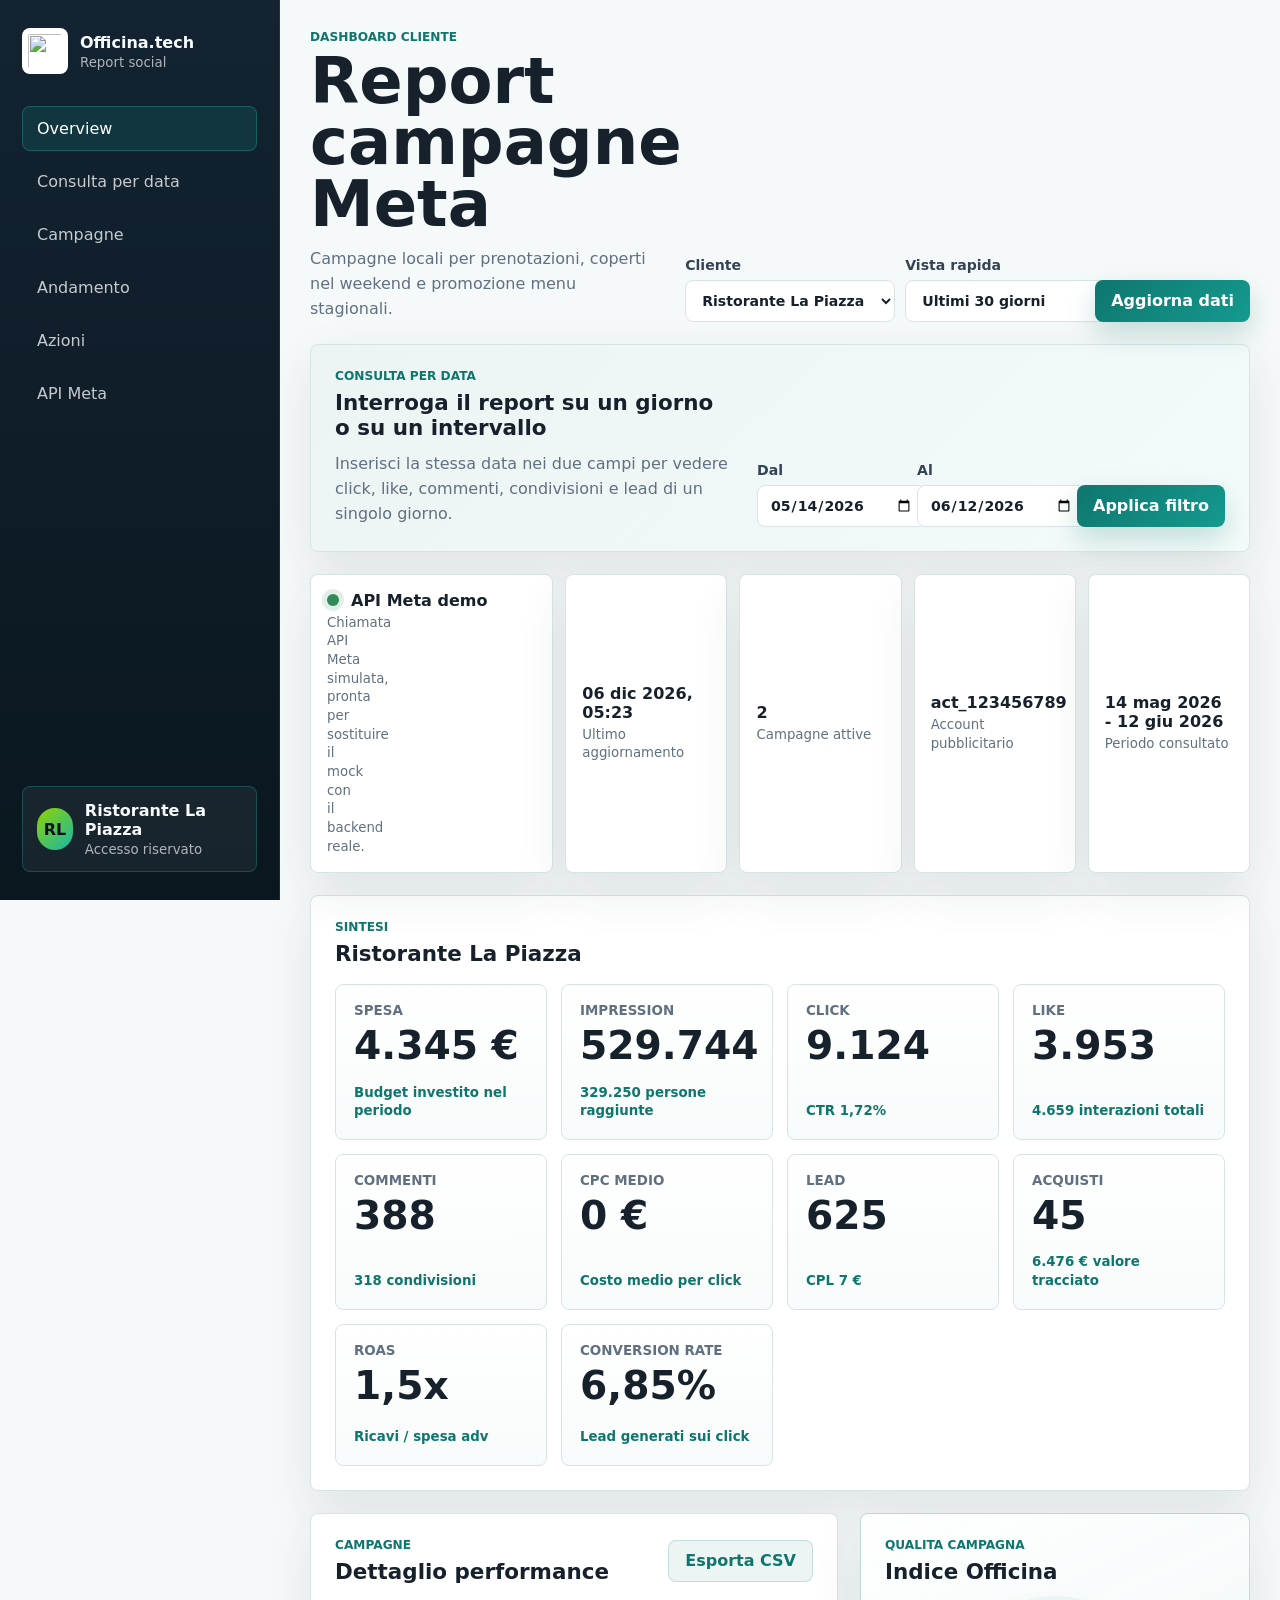
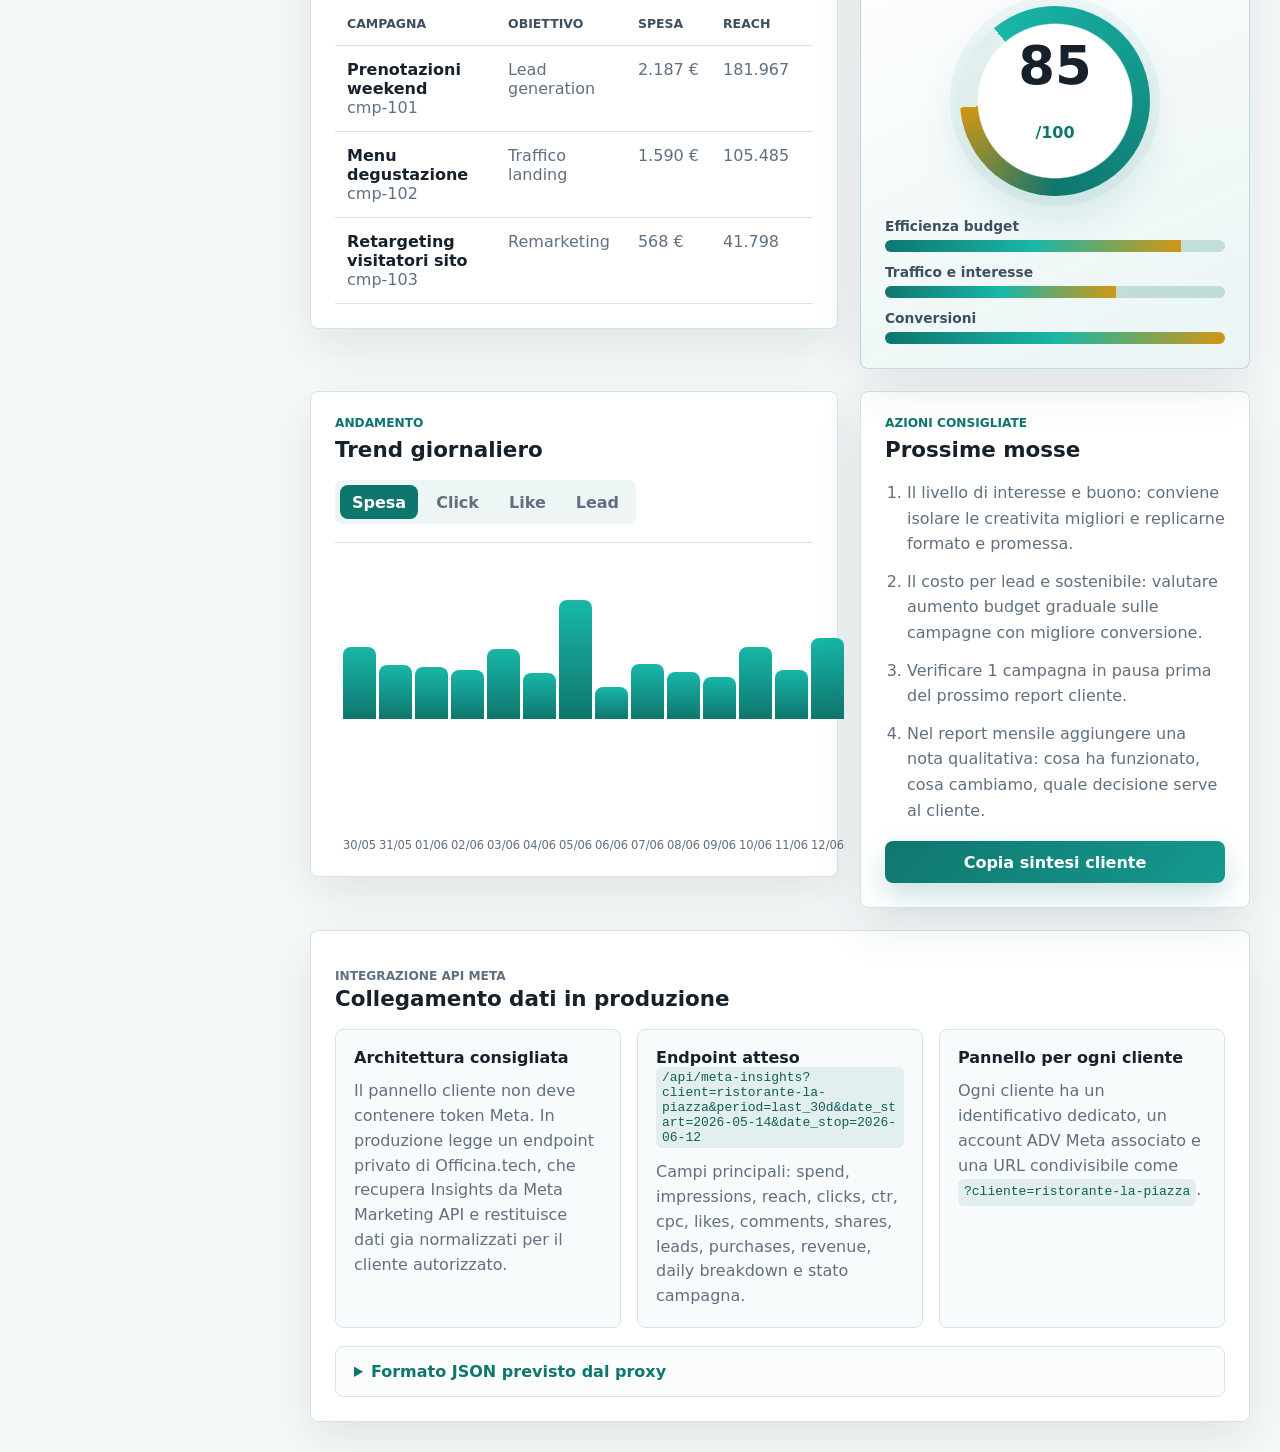
==== index.html @ dbbbc95b "Add files via upload" ====
<!doctype html>
<html lang="it">
  <head>
    <meta charset="utf-8">
    <meta name="viewport" content="width=device-width, initial-scale=1">
    <title>Report campagne social | Officina.tech</title>
    <meta
      name="description"
      content="Pannello cliente per reportistica campagne social e integrazione Meta Ads API."
    >
    <link rel="stylesheet" href="./styles.css">
    <script src="./script.js" defer></script>
  </head>
  <body>
    <main class="app-shell">
      <aside class="sidebar" aria-label="Navigazione report social">
        <a class="brand" href="../">
          <img src="../asset/officina-tech-logo.png" alt="">
          <span>
            <strong>Officina.tech</strong>
            <small>Report social</small>
          </span>
        </a>

        <nav>
          <a class="is-active" href="#overview">Overview</a>
          <a href="#consulta">Consulta per data</a>
          <a href="#campagne">Campagne</a>
          <a href="#andamento">Andamento</a>
          <a href="#azioni">Azioni</a>
          <a href="#integrazione">API Meta</a>
        </nav>

        <section class="access-card">
          <span class="avatar" id="clientInitials">OT</span>
          <div>
            <strong id="accessClient">Cliente demo</strong>
            <small>Accesso riservato</small>
          </div>
        </section>
      </aside>

      <section class="workspace">
        <header class="topbar">
          <div>
            <p class="eyebrow">Dashboard cliente</p>
            <h1>Report campagne Meta</h1>
            <p id="clientDescription">
              Prestazioni aggiornate da Meta Ads per campagne Facebook e Instagram.
            </p>
          </div>

          <div class="top-actions">
            <label>
              Cliente
              <select id="clientSelect" aria-label="Seleziona cliente"></select>
            </label>
            <label>
              Vista rapida
              <select id="periodSelect" aria-label="Seleziona periodo">
                <option value="last_7d">Ultimi 7 giorni</option>
                <option value="last_30d" selected>Ultimi 30 giorni</option>
                <option value="this_month">Mese corrente</option>
                <option value="last_month">Mese precedente</option>
                <option value="custom">Date personalizzate</option>
              </select>
            </label>
            <button class="primary-button" type="button" id="refreshData">Aggiorna dati</button>
          </div>
        </header>

        <section class="date-query-panel" id="consulta" aria-label="Consulta dati per data">
          <div>
            <p class="eyebrow">Consulta per data</p>
            <h2>Interroga il report su un giorno o su un intervallo</h2>
            <p>
              Inserisci la stessa data nei due campi per vedere click, like,
              commenti, condivisioni e lead di un singolo giorno.
            </p>
          </div>

          <div class="date-controls">
            <label>
              Dal
              <input id="dateFrom" type="date" aria-label="Data inizio">
            </label>
            <label>
              Al
              <input id="dateTo" type="date" aria-label="Data fine">
            </label>
            <button class="primary-button" type="button" id="applyDateFilter">
              Applica filtro
            </button>
          </div>
        </section>

        <section class="status-strip" aria-label="Stato dati">
          <div>
            <span class="status-dot" id="connectionDot"></span>
            <strong id="connectionLabel">Modalita demo</strong>
            <small id="connectionDetail">Dati dimostrativi, endpoint Meta non configurato.</small>
          </div>
          <div>
            <strong id="updatedAt">-</strong>
            <small>Ultimo aggiornamento</small>
          </div>
          <div>
            <strong id="activeCampaigns">0</strong>
            <small>Campagne attive</small>
          </div>
          <div>
            <strong id="metaAccount">-</strong>
            <small>Account pubblicitario</small>
          </div>
          <div>
            <strong id="selectedRange">-</strong>
            <small>Periodo consultato</small>
          </div>
        </section>

        <section class="client-panel" id="overview">
          <div class="panel-heading">
            <p class="eyebrow">Sintesi</p>
            <h2 id="clientTitle">Cliente</h2>
          </div>

          <div class="metric-grid" id="metricGrid"></div>
        </section>

        <section class="content-grid">
          <section class="panel" id="campagne">
            <div class="panel-heading split">
              <div>
                <p class="eyebrow">Campagne</p>
                <h2>Dettaglio performance</h2>
              </div>
              <button class="ghost-button" type="button" id="exportCsv">Esporta CSV</button>
            </div>

            <div class="table-wrap">
              <table>
                <thead>
                  <tr>
                    <th>Campagna</th>
                    <th>Obiettivo</th>
                    <th>Spesa</th>
                    <th>Reach</th>
                    <th>CTR</th>
                    <th>CPC</th>
                    <th>Like</th>
                    <th>Lead</th>
                    <th>Stato</th>
                  </tr>
                </thead>
                <tbody id="campaignTable"></tbody>
              </table>
            </div>
          </section>

          <aside class="panel score-panel">
            <div class="panel-heading">
              <p class="eyebrow">Qualita campagna</p>
              <h2>Indice Officina</h2>
            </div>

            <div class="score-ring" aria-label="Punteggio campagna">
              <strong id="scoreValue">0</strong>
              <span>/100</span>
            </div>

            <div class="score-bars">
              <div>
                <span>Efficienza budget</span>
                <progress id="budgetScore" max="100" value="0"></progress>
              </div>
              <div>
                <span>Traffico e interesse</span>
                <progress id="trafficScore" max="100" value="0"></progress>
              </div>
              <div>
                <span>Conversioni</span>
                <progress id="conversionScore" max="100" value="0"></progress>
              </div>
            </div>
          </aside>
        </section>

        <section class="content-grid">
          <section class="panel" id="andamento">
            <div class="panel-heading">
              <p class="eyebrow">Andamento</p>
              <h2>Trend giornaliero</h2>
            </div>
            <div class="chart-tabs" role="group" aria-label="Metrica grafico">
              <button class="is-active" type="button" data-chart-metric="spend">Spesa</button>
              <button type="button" data-chart-metric="clicks">Click</button>
              <button type="button" data-chart-metric="likes">Like</button>
              <button type="button" data-chart-metric="leads">Lead</button>
            </div>
            <div class="bar-chart" id="barChart" aria-label="Grafico andamento"></div>
          </section>

          <section class="panel recommendation-panel" id="azioni">
            <div class="panel-heading">
              <p class="eyebrow">Azioni consigliate</p>
              <h2>Prossime mosse</h2>
            </div>
            <ol id="recommendations"></ol>
            <button class="primary-button full-button" type="button" id="copySummary">
              Copia sintesi cliente
            </button>
          </section>
        </section>

        <section class="panel integration-panel" id="integrazione">
          <div class="panel-heading">
            <p class="eyebrow">Integrazione API Meta</p>
            <h2>Collegamento dati in produzione</h2>
          </div>

          <div class="integration-grid">
            <div>
              <h3>Architettura consigliata</h3>
              <p>
                Il pannello cliente non deve contenere token Meta. In produzione
                legge un endpoint privato di Officina.tech, che recupera Insights
                da Meta Marketing API e restituisce dati gia normalizzati per il
                cliente autorizzato.
              </p>
            </div>
            <div>
              <h3>Endpoint atteso</h3>
              <code id="endpointExample">/api/meta-insights?client=cliente-id&period=last_30d</code>
              <p>
                Campi principali: spend, impressions, reach, clicks, ctr, cpc,
                likes, comments, shares, leads, purchases, revenue, daily
                breakdown e stato campagna.
              </p>
            </div>
            <div>
              <h3>Pannello per ogni cliente</h3>
              <p>
                Ogni cliente ha un identificativo dedicato, un account ADV Meta
                associato e una URL condivisibile come
                <code>?cliente=ristorante-la-piazza</code>.
              </p>
            </div>
          </div>

          <details>
            <summary>Formato JSON previsto dal proxy</summary>
            <pre><code>{
  "clientId": "ristorante-la-piazza",
  "updatedAt": "2026-06-12T09:30:00.000Z",
  "campaigns": [
    {
      "id": "238...",
      "name": "Prenotazioni weekend",
      "status": "ACTIVE",
      "objective": "Lead generation",
      "spend": 850.45,
      "impressions": 118000,
      "reach": 64200,
      "clicks": 2180,
      "likes": 615,
      "comments": 84,
      "shares": 53,
      "leads": 142,
      "purchases": 0,
      "revenue": 0,
      "daily": [
        {
          "date": "2026-06-01",
          "spend": 31.2,
          "impressions": 4600,
          "reach": 2500,
          "clicks": 86,
          "likes": 31,
          "comments": 4,
          "shares": 3,
          "leads": 6
        }
      ]
    }
  ]
}</code></pre>
          </details>
        </section>
      </section>
    </main>
  </body>
</html>
---- styles.css ----
:root {
  color-scheme: light;
  --ink: #17212c;
  --muted: #607080;
  --soft: #eef5f5;
  --line: #d8e4e4;
  --paper: #f6f9f9;
  --surface: #ffffff;
  --surface-strong: #e8f4f3;
  --teal: #0f766e;
  --teal-bright: #18b7a8;
  --coral: #bf4b36;
  --amber: #d19615;
  --green: #32895a;
  --shadow: 0 18px 48px rgba(31, 45, 61, 0.1);
}

* {
  box-sizing: border-box;
}

html {
  scroll-behavior: smooth;
}

body {
  margin: 0;
  min-height: 100vh;
  font-family:
    Inter, ui-sans-serif, system-ui, -apple-system, BlinkMacSystemFont,
    "Segoe UI", sans-serif;
  color: var(--ink);
  background: var(--paper);
}

button,
input,
select {
  font: inherit;
}

button,
a {
  -webkit-tap-highlight-color: transparent;
}

a {
  color: inherit;
  text-decoration: none;
}

.app-shell {
  min-height: 100vh;
  display: grid;
  grid-template-columns: 280px minmax(0, 1fr);
}

.sidebar {
  position: sticky;
  top: 0;
  height: 100vh;
  display: flex;
  flex-direction: column;
  gap: 32px;
  padding: 28px 22px;
  color: #f8fbfc;
  background: linear-gradient(180deg, #132331, #0a171f);
  border-right: 1px solid rgba(255, 255, 255, 0.08);
}

.brand,
.access-card {
  display: flex;
  align-items: center;
  gap: 12px;
}

.brand img {
  width: 46px;
  height: 46px;
  object-fit: contain;
  border-radius: 8px;
  background: #fff;
  padding: 6px;
}

.brand strong,
.brand small,
.access-card strong,
.access-card small {
  display: block;
}

.brand small,
.access-card small {
  margin-top: 3px;
  color: rgba(248, 251, 252, 0.68);
}

.sidebar nav {
  display: grid;
  gap: 8px;
}

.sidebar nav a {
  padding: 12px 14px;
  border-radius: 8px;
  color: rgba(248, 251, 252, 0.78);
  border: 1px solid transparent;
}

.sidebar nav a:hover,
.sidebar nav a.is-active {
  color: #fff;
  border-color: rgba(24, 183, 168, 0.34);
  background: rgba(24, 183, 168, 0.14);
}

.access-card {
  margin-top: auto;
  padding: 14px;
  border: 1px solid rgba(24, 183, 168, 0.28);
  border-radius: 8px;
  background: rgba(255, 255, 255, 0.06);
}

.avatar {
  width: 42px;
  height: 42px;
  display: inline-grid;
  place-items: center;
  border-radius: 999px;
  color: #07111f;
  background: linear-gradient(135deg, #8fd400, #18b7a8);
  font-weight: 850;
}

.workspace {
  width: min(1440px, 100%);
  margin: 0 auto;
  padding: 30px;
}

.topbar,
.date-query-panel,
.status-strip,
.content-grid,
.metric-grid,
.top-actions,
.date-controls,
.integration-grid {
  display: grid;
}

.topbar {
  grid-template-columns: minmax(0, 1fr) auto;
  align-items: end;
  gap: 24px;
  margin-bottom: 22px;
}

.eyebrow {
  margin: 0 0 7px;
  color: var(--teal);
  font-size: 0.76rem;
  font-weight: 850;
  letter-spacing: 0;
  text-transform: uppercase;
}

h1,
h2,
h3 {
  margin: 0;
  letter-spacing: 0;
}

h1 {
  font-size: clamp(2.1rem, 5vw, 4.6rem);
  line-height: 0.96;
}

h2 {
  font-size: 1.34rem;
  line-height: 1.18;
}

h3 {
  font-size: 1rem;
}

.topbar p:not(.eyebrow),
.date-query-panel p:not(.eyebrow),
.integration-panel p {
  margin: 12px 0 0;
  color: var(--muted);
  line-height: 1.55;
}

.top-actions {
  grid-template-columns: 210px 180px max-content;
  align-items: end;
  gap: 10px;
}

label {
  display: grid;
  gap: 7px;
  color: #334354;
  font-size: 0.88rem;
  font-weight: 780;
}

input,
select {
  min-height: 42px;
  border: 1px solid var(--line);
  border-radius: 8px;
  padding: 9px 12px;
  color: var(--ink);
  background: #fff;
  outline: none;
}

input:focus,
select:focus {
  border-color: rgba(15, 118, 110, 0.58);
  box-shadow: 0 0 0 3px rgba(15, 118, 110, 0.14);
}

button {
  min-height: 42px;
  border: 0;
  border-radius: 8px;
  padding: 0 16px;
  cursor: pointer;
  font-weight: 800;
}

.primary-button {
  color: #ffffff;
  background: linear-gradient(135deg, var(--teal), #159a8f);
  box-shadow: 0 12px 28px rgba(15, 118, 110, 0.22);
}

.primary-button:hover {
  background: linear-gradient(135deg, #12867d, #16aa9e);
}

.ghost-button {
  color: var(--teal);
  background: rgba(15, 118, 110, 0.08);
  border: 1px solid rgba(15, 118, 110, 0.18);
}

.full-button {
  width: 100%;
  margin-top: 18px;
}

.date-query-panel {
  grid-template-columns: minmax(0, 1fr) auto;
  align-items: end;
  gap: 24px;
  margin-bottom: 22px;
  padding: 24px;
  border: 1px solid var(--line);
  border-radius: 8px;
  background:
    linear-gradient(135deg, rgba(15, 118, 110, 0.08), rgba(24, 183, 168, 0.05)),
    var(--surface);
  box-shadow: var(--shadow);
}

.date-controls {
  grid-template-columns: 150px 150px max-content;
  align-items: end;
  gap: 10px;
}

.status-strip {
  grid-template-columns: 1.5fr repeat(4, minmax(140px, 1fr));
  gap: 12px;
  margin-bottom: 22px;
}

.status-strip > div {
  min-height: 86px;
  display: grid;
  align-content: center;
  gap: 4px;
  padding: 16px;
  border: 1px solid var(--line);
  border-radius: 8px;
  background: var(--surface);
  box-shadow: var(--shadow);
}

.status-strip strong,
.status-strip small {
  display: block;
}

.status-strip small {
  color: var(--muted);
  line-height: 1.4;
}

.status-strip > div:first-child {
  grid-template-columns: 14px minmax(0, 1fr);
  align-items: center;
  column-gap: 10px;
}

.status-dot {
  width: 12px;
  height: 12px;
  border-radius: 999px;
  background: var(--amber);
  box-shadow: 0 0 0 5px rgba(209, 150, 21, 0.12);
}

.status-dot.is-live {
  background: var(--green);
  box-shadow: 0 0 0 5px rgba(50, 137, 90, 0.14);
}

.status-dot.is-error {
  background: var(--coral);
  box-shadow: 0 0 0 5px rgba(191, 75, 54, 0.14);
}

.panel,
.client-panel {
  border: 1px solid var(--line);
  border-radius: 8px;
  background: var(--surface);
  box-shadow: var(--shadow);
}

.client-panel,
.panel {
  padding: 24px;
}

.panel-heading {
  margin-bottom: 18px;
}

.panel-heading.split {
  display: flex;
  align-items: center;
  justify-content: space-between;
  gap: 16px;
}

.metric-grid {
  grid-template-columns: repeat(4, minmax(0, 1fr));
  gap: 14px;
}

.metric-card {
  min-height: 142px;
  display: grid;
  align-content: space-between;
  gap: 18px;
  padding: 18px;
  border: 1px solid var(--line);
  border-radius: 8px;
  background: linear-gradient(180deg, #fff, #f8fbfb);
}

.metric-card span,
.metric-card small {
  display: block;
}

.metric-card span {
  color: var(--muted);
  font-size: 0.84rem;
  font-weight: 800;
  text-transform: uppercase;
}

.metric-card strong {
  display: block;
  margin-top: 8px;
  font-size: clamp(1.7rem, 4vw, 2.45rem);
  line-height: 1;
}

.metric-card small {
  color: var(--teal);
  line-height: 1.4;
  font-weight: 760;
}

.metric-card.is-warning small {
  color: var(--coral);
}

.content-grid {
  grid-template-columns: minmax(0, 1fr) 390px;
  align-items: start;
  gap: 22px;
  margin-top: 22px;
}

.table-wrap {
  overflow-x: auto;
}

table {
  width: 100%;
  min-width: 820px;
  border-collapse: collapse;
}

th,
td {
  padding: 14px 12px;
  border-bottom: 1px solid var(--line);
  text-align: left;
  vertical-align: top;
}

th {
  color: #3d4f60;
  font-size: 0.78rem;
  text-transform: uppercase;
}

td {
  color: var(--muted);
}

td strong {
  display: block;
  color: var(--ink);
}

.badge {
  display: inline-flex;
  align-items: center;
  min-height: 28px;
  padding: 4px 9px;
  border-radius: 999px;
  color: var(--teal);
  background: rgba(15, 118, 110, 0.1);
  font-size: 0.78rem;
  font-weight: 850;
}

.badge.is-paused {
  color: var(--amber);
  background: rgba(209, 150, 21, 0.12);
}

.score-panel {
  position: sticky;
  top: 24px;
  border-color: rgba(15, 118, 110, 0.24);
  background:
    linear-gradient(155deg, rgba(255, 255, 255, 0.98), rgba(232, 244, 243, 0.96));
}

.score-ring {
  width: 190px;
  height: 190px;
  display: grid;
  place-items: center;
  margin: 22px auto;
  border-radius: 999px;
  background:
    radial-gradient(circle at center, #ffffff 57%, transparent 58%),
    conic-gradient(
      from -40deg,
      var(--teal-bright) 0,
      var(--teal) calc(var(--score, 0) * 0.72%),
      var(--amber) calc(var(--score, 0) * 1%),
      rgba(15, 118, 110, 0.1) 0
    );
  box-shadow:
    0 0 0 10px rgba(15, 118, 110, 0.05),
    0 20px 42px rgba(15, 118, 110, 0.14);
}

.score-ring strong {
  font-size: 3.3rem;
  line-height: 1;
}

.score-ring span {
  margin-top: -58px;
  color: var(--teal);
  font-weight: 850;
}

.score-bars {
  display: grid;
  gap: 12px;
}

.score-bars div {
  display: grid;
  gap: 6px;
}

.score-bars span {
  color: #3d4f60;
  font-size: 0.86rem;
  font-weight: 800;
}

progress {
  width: 100%;
  height: 12px;
  border: 0;
  border-radius: 999px;
  overflow: hidden;
  background: rgba(15, 118, 110, 0.1);
}

progress::-webkit-progress-bar {
  background: rgba(15, 118, 110, 0.1);
}

progress::-webkit-progress-value {
  background: linear-gradient(90deg, var(--teal), var(--teal-bright), var(--amber));
}

progress::-moz-progress-bar {
  background: linear-gradient(90deg, var(--teal), var(--teal-bright), var(--amber));
}

.chart-tabs {
  display: inline-grid;
  grid-template-columns: repeat(4, max-content);
  gap: 6px;
  margin-bottom: 18px;
  padding: 5px;
  border-radius: 8px;
  background: var(--soft);
}

.chart-tabs button {
  min-height: 34px;
  padding: 0 12px;
  color: var(--muted);
  background: transparent;
  box-shadow: none;
}

.chart-tabs button.is-active {
  color: #ffffff;
  background: var(--teal);
}

.bar-chart {
  min-height: 310px;
  display: grid;
  grid-template-columns: repeat(14, minmax(26px, 1fr));
  align-items: end;
  gap: 10px;
  padding: 18px 8px 0;
  border-top: 1px solid var(--line);
}

.bar {
  display: grid;
  align-items: end;
  gap: 8px;
  min-height: 252px;
}

.bar-fill {
  width: 100%;
  min-height: 8px;
  border-radius: 8px 8px 0 0;
  background: linear-gradient(180deg, var(--teal-bright), var(--teal));
}

.bar small {
  display: block;
  color: var(--muted);
  font-size: 0.72rem;
  text-align: center;
}

ol {
  margin: 0;
  padding-left: 22px;
  color: var(--muted);
  line-height: 1.6;
}

ol li + li {
  margin-top: 12px;
}

.integration-panel {
  margin-top: 22px;
}

.integration-grid {
  grid-template-columns: repeat(3, minmax(0, 1fr));
  gap: 16px;
}

.integration-grid > div {
  padding: 18px;
  border: 1px solid var(--line);
  border-radius: 8px;
  background: #f8fbfb;
}

code {
  display: inline-block;
  max-width: 100%;
  padding: 3px 6px;
  border-radius: 6px;
  color: #0d5e58;
  background: rgba(15, 118, 110, 0.09);
  overflow-wrap: anywhere;
}

details {
  margin-top: 18px;
  border: 1px solid var(--line);
  border-radius: 8px;
  background: #fbfdfd;
}

summary {
  cursor: pointer;
  padding: 15px 18px;
  color: var(--teal);
  font-weight: 850;
}

pre {
  margin: 0;
  padding: 0 18px 18px;
  overflow-x: auto;
}

pre code {
  display: block;
  padding: 16px;
  color: #243342;
  background: #eef5f5;
}

@media (max-width: 1120px) {
  .app-shell {
    grid-template-columns: 1fr;
  }

  .sidebar {
    position: static;
    height: auto;
  }

  .sidebar nav {
    grid-template-columns: repeat(6, minmax(0, 1fr));
  }

  .access-card {
    margin-top: 0;
  }

  .topbar,
  .date-query-panel,
  .content-grid,
  .integration-grid {
    grid-template-columns: 1fr;
  }

  .top-actions {
    grid-template-columns: repeat(3, minmax(0, 1fr));
  }

  .date-controls {
    grid-template-columns: repeat(3, minmax(0, 1fr));
  }

  .score-panel {
    position: static;
  }
}

@media (max-width: 820px) {
  .workspace {
    padding: 20px;
  }

  .top-actions,
  .date-controls,
  .status-strip,
  .metric-grid,
  .sidebar nav {
    grid-template-columns: 1fr;
  }

  .panel-heading.split {
    display: grid;
  }

  .bar-chart {
    grid-template-columns: repeat(7, minmax(26px, 1fr));
    overflow-x: auto;
  }
}
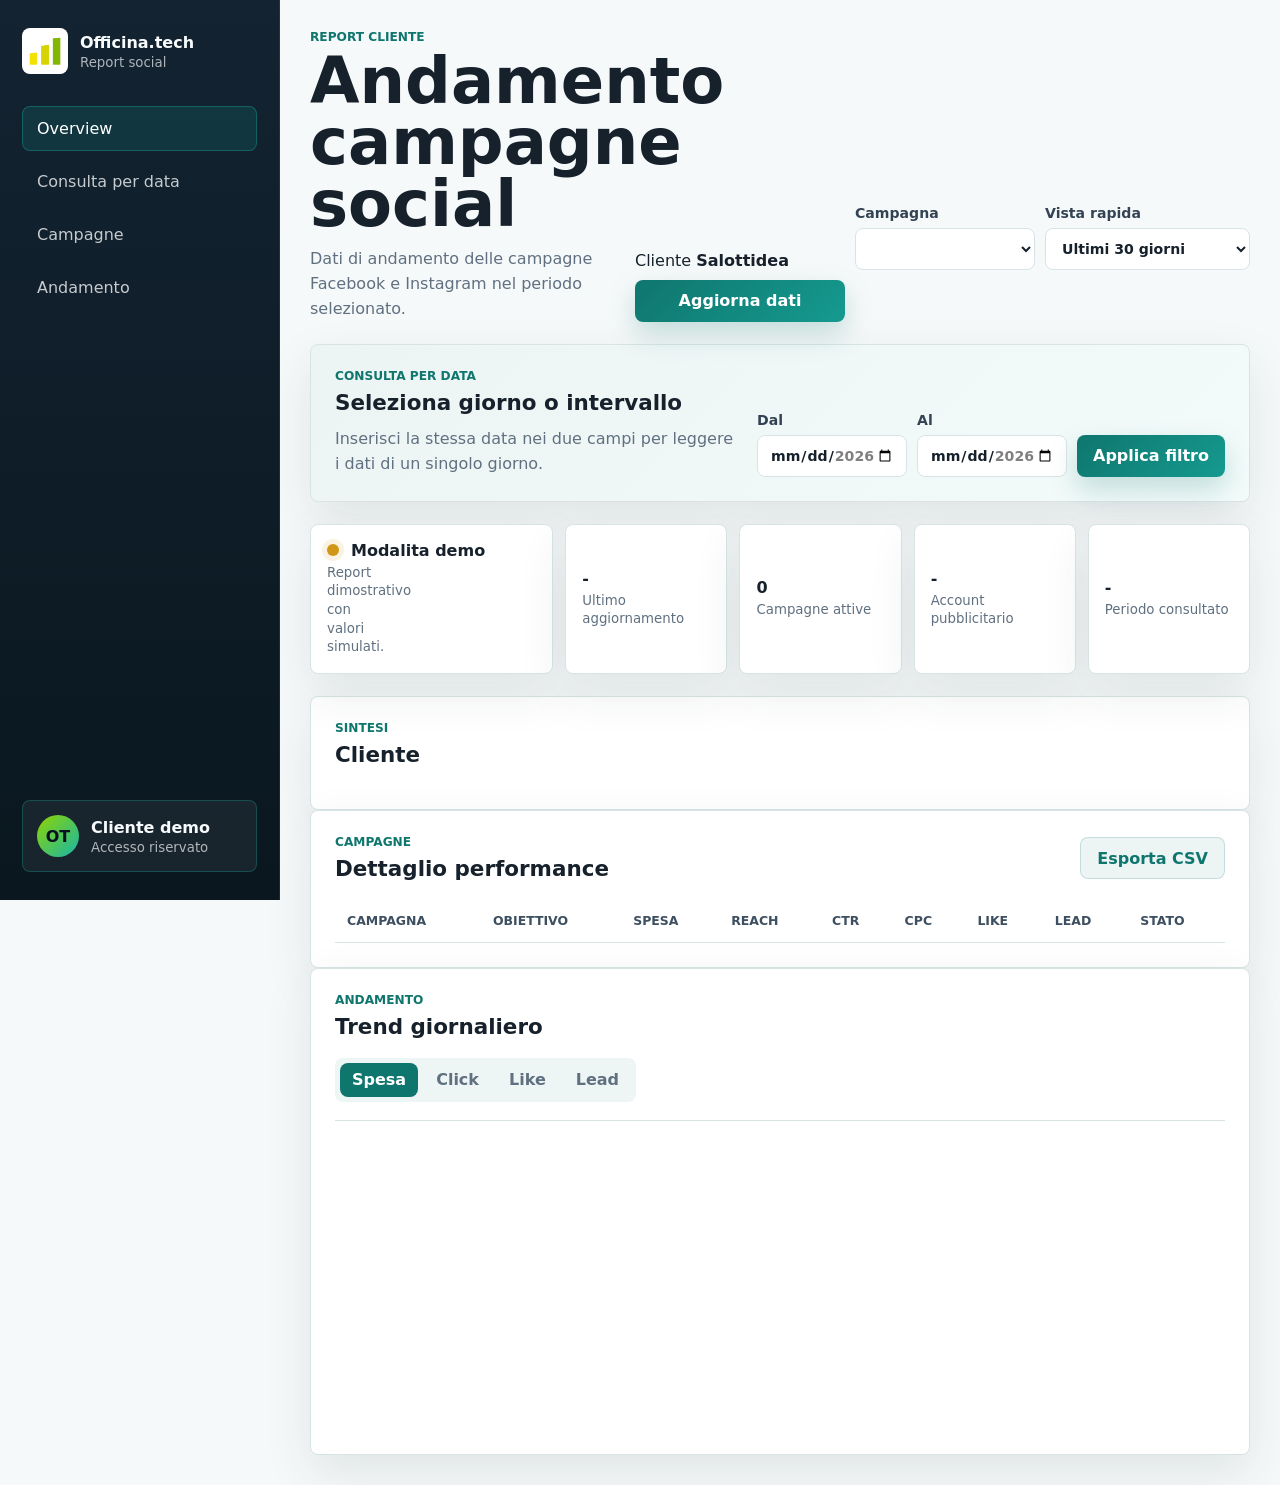
==== commit 7bae4de6: "Update index.html" ====
--- a/index.html
+++ b/index.html
@@ -8,6 +8,7 @@
       name="description"
       content="Pannello cliente per reportistica campagne social e integrazione Meta Ads API."
     >
+    <link rel="icon" type="image/png" href="../favicon_OT.png">
     <link rel="stylesheet" href="./styles.css">
     <script src="./script.js" defer></script>
   </head>
@@ -15,7 +16,7 @@
     <main class="app-shell">
       <aside class="sidebar" aria-label="Navigazione report social">
         <a class="brand" href="../">
-          <img src="../asset/officina-tech-logo.png" alt="">
+          <img src="../favicon_OT.png" alt="Officina.tech">
           <span>
             <strong>Officina.tech</strong>
             <small>Report social</small>
@@ -27,8 +28,6 @@
           <a href="#consulta">Consulta per data</a>
           <a href="#campagne">Campagne</a>
           <a href="#andamento">Andamento</a>
-          <a href="#azioni">Azioni</a>
-          <a href="#integrazione">API Meta</a>
         </nav>
 
         <section class="access-card">
@@ -43,17 +42,21 @@
       <section class="workspace">
         <header class="topbar">
           <div>
-            <p class="eyebrow">Dashboard cliente</p>
-            <h1>Report campagne Meta</h1>
+            <p class="eyebrow">Report cliente</p>
+            <h1>Andamento campagne social</h1>
             <p id="clientDescription">
-              Prestazioni aggiornate da Meta Ads per campagne Facebook e Instagram.
+              Dati di andamento delle campagne Facebook e Instagram nel periodo selezionato.
             </p>
           </div>
 
           <div class="top-actions">
+            <div class="fixed-client" aria-label="Cliente">
+              <span>Cliente</span>
+              <strong id="fixedClientName">Salottidea</strong>
+            </div>
             <label>
-              Cliente
-              <select id="clientSelect" aria-label="Seleziona cliente"></select>
+              Campagna
+              <select id="campaignSelect" aria-label="Seleziona campagna attiva"></select>
             </label>
             <label>
               Vista rapida
@@ -72,21 +75,21 @@
         <section class="date-query-panel" id="consulta" aria-label="Consulta dati per data">
           <div>
             <p class="eyebrow">Consulta per data</p>
-            <h2>Interroga il report su un giorno o su un intervallo</h2>
+            <h2>Seleziona giorno o intervallo</h2>
             <p>
-              Inserisci la stessa data nei due campi per vedere click, like,
-              commenti, condivisioni e lead di un singolo giorno.
+              Inserisci la stessa data nei due campi per leggere i dati di un
+              singolo giorno.
             </p>
           </div>
 
           <div class="date-controls">
             <label>
               Dal
-              <input id="dateFrom" type="date" aria-label="Data inizio">
+              <input id="dateFrom" type="date" min="2026-04-01" max="2026-06-30" aria-label="Data inizio">
             </label>
             <label>
               Al
-              <input id="dateTo" type="date" aria-label="Data fine">
+              <input id="dateTo" type="date" min="2026-04-01" max="2026-06-30" aria-label="Data fine">
             </label>
             <button class="primary-button" type="button" id="applyDateFilter">
               Applica filtro
@@ -98,7 +101,7 @@
           <div>
             <span class="status-dot" id="connectionDot"></span>
             <strong id="connectionLabel">Modalita demo</strong>
-            <small id="connectionDetail">Dati dimostrativi, endpoint Meta non configurato.</small>
+            <small id="connectionDetail">Report dimostrativo con valori simulati.</small>
           </div>
           <div>
             <strong id="updatedAt">-</strong>
@@ -127,7 +130,7 @@
           <div class="metric-grid" id="metricGrid"></div>
         </section>
 
-        <section class="content-grid">
+        <section class="report-section">
           <section class="panel" id="campagne">
             <div class="panel-heading split">
               <div>
@@ -156,36 +159,9 @@
               </table>
             </div>
           </section>
-
-          <aside class="panel score-panel">
-            <div class="panel-heading">
-              <p class="eyebrow">Qualita campagna</p>
-              <h2>Indice Officina</h2>
-            </div>
-
-            <div class="score-ring" aria-label="Punteggio campagna">
-              <strong id="scoreValue">0</strong>
-              <span>/100</span>
-            </div>
-
-            <div class="score-bars">
-              <div>
-                <span>Efficienza budget</span>
-                <progress id="budgetScore" max="100" value="0"></progress>
-              </div>
-              <div>
-                <span>Traffico e interesse</span>
-                <progress id="trafficScore" max="100" value="0"></progress>
-              </div>
-              <div>
-                <span>Conversioni</span>
-                <progress id="conversionScore" max="100" value="0"></progress>
-              </div>
-            </div>
-          </aside>
         </section>
 
-        <section class="content-grid">
+        <section class="report-section">
           <section class="panel" id="andamento">
             <div class="panel-heading">
               <p class="eyebrow">Andamento</p>
@@ -199,92 +175,6 @@
             </div>
             <div class="bar-chart" id="barChart" aria-label="Grafico andamento"></div>
           </section>
-
-          <section class="panel recommendation-panel" id="azioni">
-            <div class="panel-heading">
-              <p class="eyebrow">Azioni consigliate</p>
-              <h2>Prossime mosse</h2>
-            </div>
-            <ol id="recommendations"></ol>
-            <button class="primary-button full-button" type="button" id="copySummary">
-              Copia sintesi cliente
-            </button>
-          </section>
-        </section>
-
-        <section class="panel integration-panel" id="integrazione">
-          <div class="panel-heading">
-            <p class="eyebrow">Integrazione API Meta</p>
-            <h2>Collegamento dati in produzione</h2>
-          </div>
-
-          <div class="integration-grid">
-            <div>
-              <h3>Architettura consigliata</h3>
-              <p>
-                Il pannello cliente non deve contenere token Meta. In produzione
-                legge un endpoint privato di Officina.tech, che recupera Insights
-                da Meta Marketing API e restituisce dati gia normalizzati per il
-                cliente autorizzato.
-              </p>
-            </div>
-            <div>
-              <h3>Endpoint atteso</h3>
-              <code id="endpointExample">/api/meta-insights?client=cliente-id&period=last_30d</code>
-              <p>
-                Campi principali: spend, impressions, reach, clicks, ctr, cpc,
-                likes, comments, shares, leads, purchases, revenue, daily
-                breakdown e stato campagna.
-              </p>
-            </div>
-            <div>
-              <h3>Pannello per ogni cliente</h3>
-              <p>
-                Ogni cliente ha un identificativo dedicato, un account ADV Meta
-                associato e una URL condivisibile come
-                <code>?cliente=ristorante-la-piazza</code>.
-              </p>
-            </div>
-          </div>
-
-          <details>
-            <summary>Formato JSON previsto dal proxy</summary>
-            <pre><code>{
-  "clientId": "ristorante-la-piazza",
-  "updatedAt": "2026-06-12T09:30:00.000Z",
-  "campaigns": [
-    {
-      "id": "238...",
-      "name": "Prenotazioni weekend",
-      "status": "ACTIVE",
-      "objective": "Lead generation",
-      "spend": 850.45,
-      "impressions": 118000,
-      "reach": 64200,
-      "clicks": 2180,
-      "likes": 615,
-      "comments": 84,
-      "shares": 53,
-      "leads": 142,
-      "purchases": 0,
-      "revenue": 0,
-      "daily": [
-        {
-          "date": "2026-06-01",
-          "spend": 31.2,
-          "impressions": 4600,
-          "reach": 2500,
-          "clicks": 86,
-          "likes": 31,
-          "comments": 4,
-          "shares": 3,
-          "leads": 6
-        }
-      ]
-    }
-  ]
-}</code></pre>
-          </details>
         </section>
       </section>
     </main>
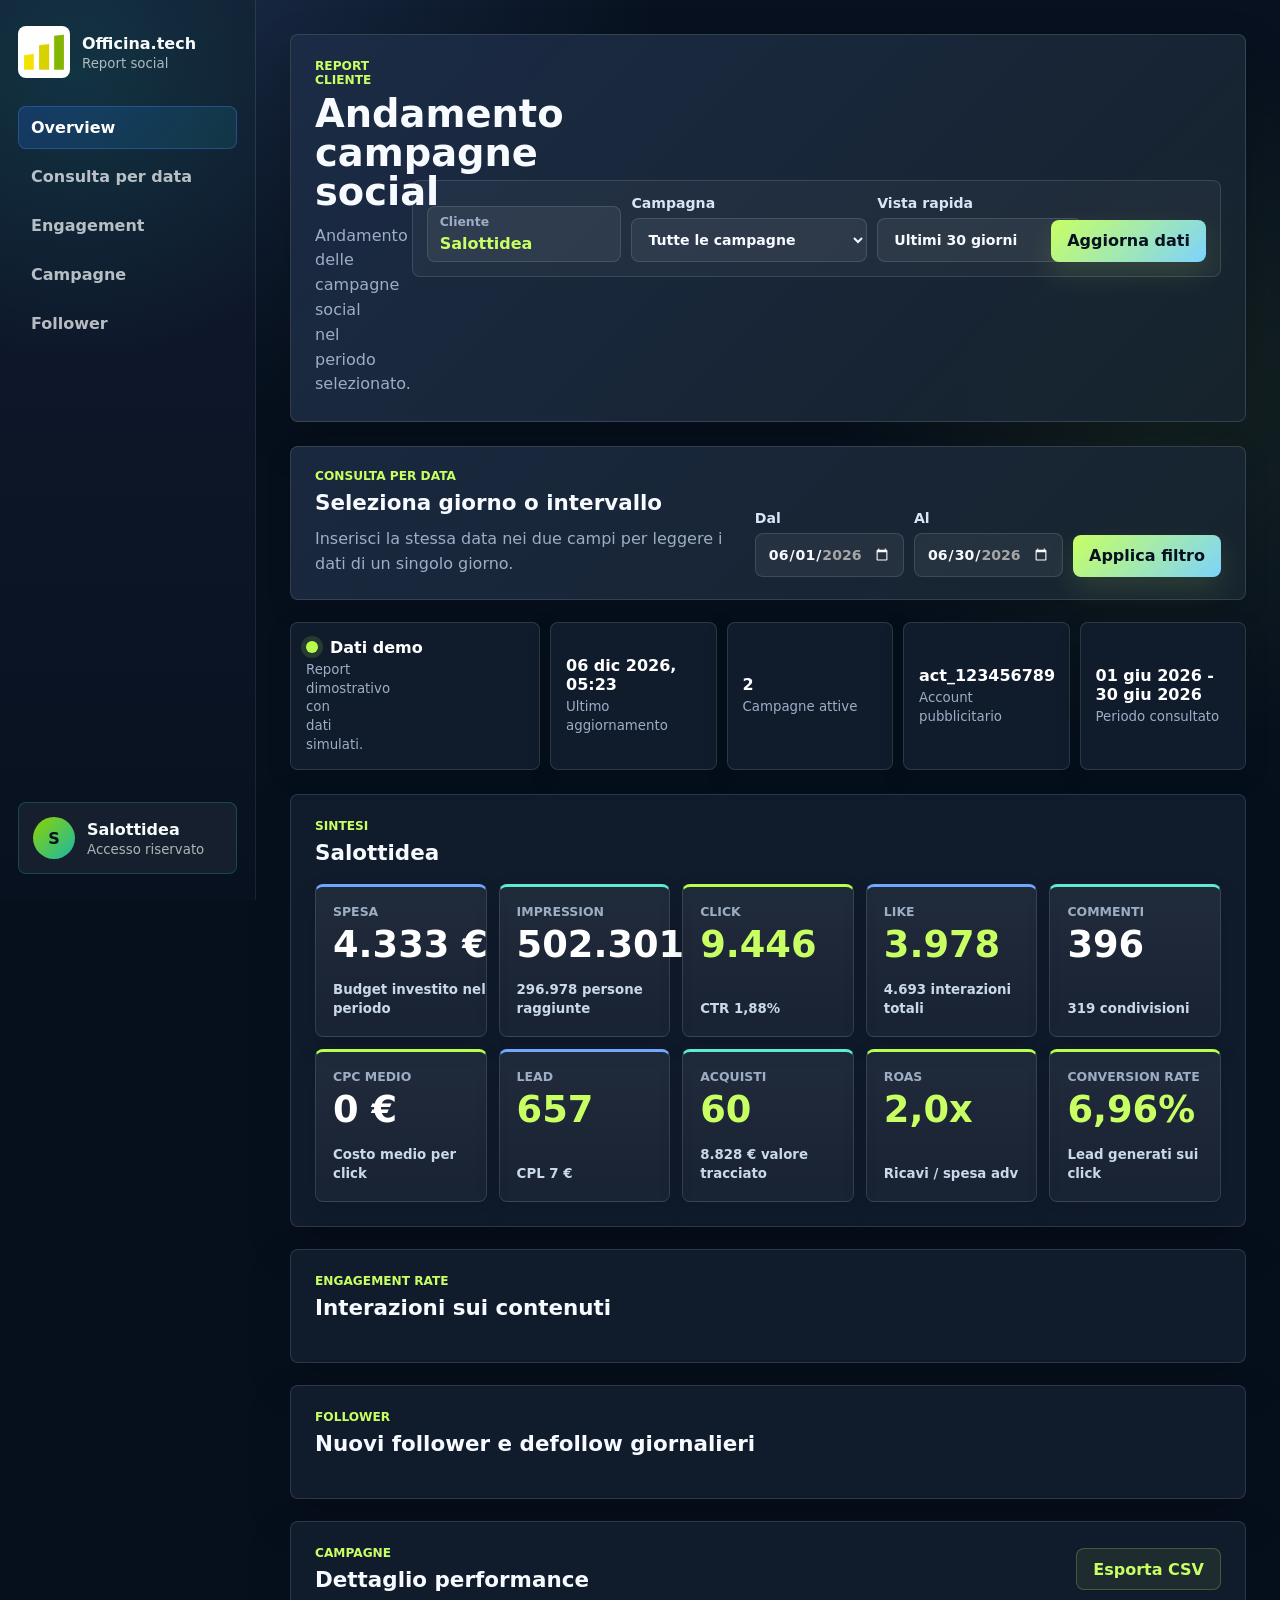
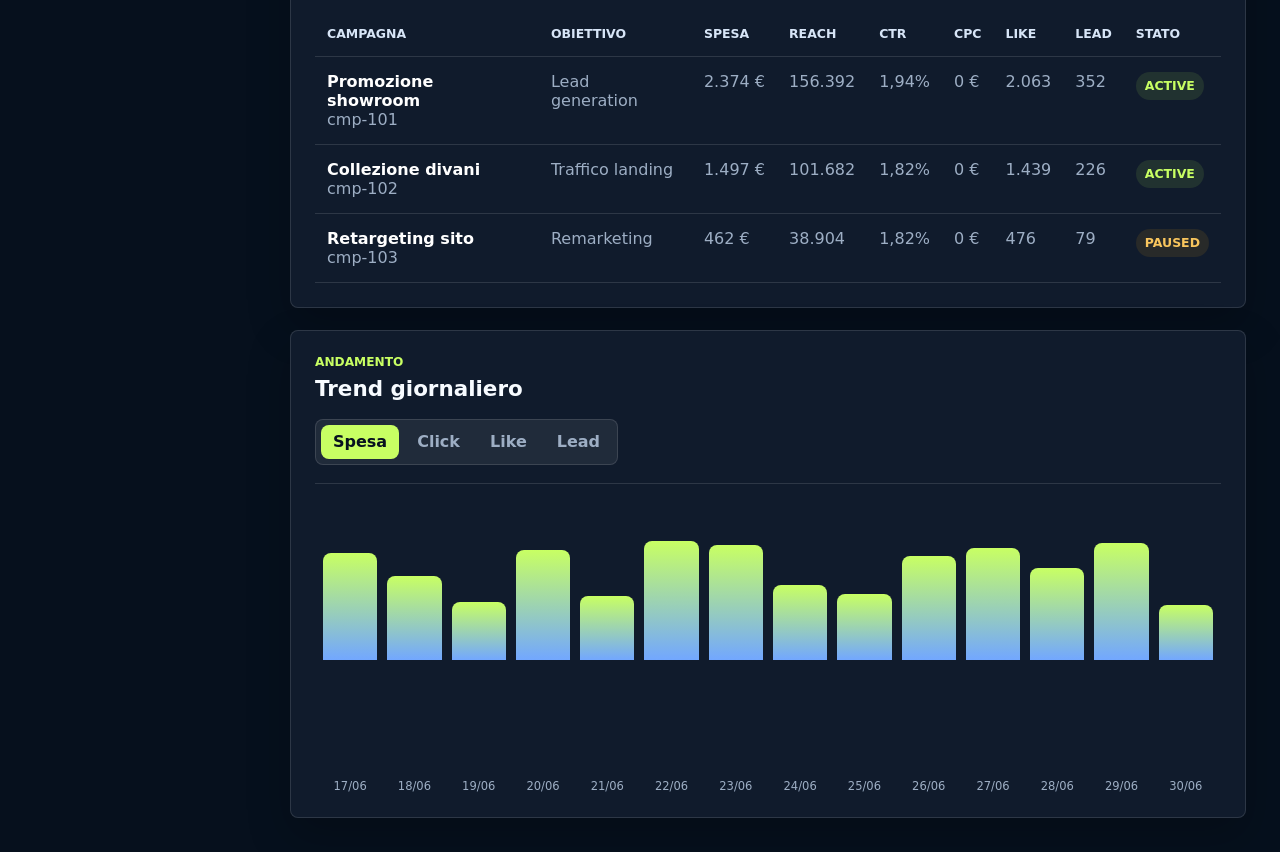
==== commit 46519d30: "Update index.html" ====
--- a/index.html
+++ b/index.html
@@ -26,8 +26,9 @@
         <nav>
           <a class="is-active" href="#overview">Overview</a>
           <a href="#consulta">Consulta per data</a>
+          <a href="#engagement">Engagement</a>
           <a href="#campagne">Campagne</a>
-          <a href="#andamento">Andamento</a>
+          <a href="#follower">Follower</a>
         </nav>
 
         <section class="access-card">
@@ -128,6 +129,26 @@
           </div>
 
           <div class="metric-grid" id="metricGrid"></div>
+        </section>
+
+        <section class="report-section">
+          <section class="panel" id="engagement">
+            <div class="panel-heading">
+              <p class="eyebrow">Engagement rate</p>
+              <h2>Interazioni sui contenuti</h2>
+            </div>
+            <div class="engagement-grid" id="engagementGrid"></div>
+          </section>
+        </section>
+
+        <section class="report-section">
+          <section class="panel" id="follower">
+            <div class="panel-heading">
+              <p class="eyebrow">Follower</p>
+              <h2>Nuovi follower e defollow giornalieri</h2>
+            </div>
+            <div class="follower-chart" id="followerChart" aria-label="Grafico follower per giorno"></div>
+          </section>
         </section>
 
         <section class="report-section">
--- a/styles.css
+++ b/styles.css
@@ -1,18 +1,23 @@
 :root {
-  color-scheme: light;
-  --ink: #17212c;
-  --muted: #607080;
-  --soft: #eef5f5;
-  --line: #d8e4e4;
-  --paper: #f6f9f9;
-  --surface: #ffffff;
-  --surface-strong: #e8f4f3;
-  --teal: #0f766e;
-  --teal-bright: #18b7a8;
-  --coral: #bf4b36;
-  --amber: #d19615;
-  --green: #32895a;
-  --shadow: 0 18px 48px rgba(31, 45, 61, 0.1);
+  color-scheme: dark;
+  --ink: #f7fbff;
+  --muted: #9daec4;
+  --soft: rgba(255, 255, 255, 0.07);
+  --line: rgba(255, 255, 255, 0.12);
+  --paper: #06101d;
+  --surface: #101b2c;
+  --surface-strong: #16243a;
+  --navy: #111a2f;
+  --blue: #72a7ff;
+  --blue-soft: rgba(114, 167, 255, 0.15);
+  --teal: #22d3c5;
+  --teal-bright: #5eead4;
+  --coral: #ff8a70;
+  --amber: #f8c55d;
+  --green: #b8ff4d;
+  --lime: #c8ff63;
+  --shadow: 0 18px 44px rgba(0, 0, 0, 0.22);
+  --shadow-soft: 0 8px 24px rgba(0, 0, 0, 0.16);
 }
 
 * {
@@ -30,7 +35,10 @@
     Inter, ui-sans-serif, system-ui, -apple-system, BlinkMacSystemFont,
     "Segoe UI", sans-serif;
   color: var(--ink);
-  background: var(--paper);
+  background:
+    radial-gradient(circle at 20% 0%, rgba(114, 167, 255, 0.14), transparent 32vw),
+    radial-gradient(circle at 92% 16%, rgba(200, 255, 99, 0.08), transparent 28vw),
+    linear-gradient(180deg, #07111f 0%, var(--paper) 360px);
 }
 
 button,
@@ -52,7 +60,7 @@
 .app-shell {
   min-height: 100vh;
   display: grid;
-  grid-template-columns: 280px minmax(0, 1fr);
+  grid-template-columns: 256px minmax(0, 1fr);
 }
 
 .sidebar {
@@ -61,10 +69,12 @@
   height: 100vh;
   display: flex;
   flex-direction: column;
-  gap: 32px;
-  padding: 28px 22px;
+  gap: 28px;
+  padding: 26px 18px;
   color: #f8fbfc;
-  background: linear-gradient(180deg, #132331, #0a171f);
+  background:
+    radial-gradient(circle at 30% 8%, rgba(24, 183, 168, 0.16), transparent 34%),
+    linear-gradient(180deg, #121b30, #07111f);
   border-right: 1px solid rgba(255, 255, 255, 0.08);
 }
 
@@ -76,12 +86,12 @@
 }
 
 .brand img {
-  width: 46px;
-  height: 46px;
+  width: 52px;
+  height: 52px;
   object-fit: contain;
   border-radius: 8px;
   background: #fff;
-  padding: 6px;
+  padding: 4px;
 }
 
 .brand strong,
@@ -99,21 +109,22 @@
 
 .sidebar nav {
   display: grid;
-  gap: 8px;
+  gap: 6px;
 }
 
 .sidebar nav a {
-  padding: 12px 14px;
-  border-radius: 8px;
-  color: rgba(248, 251, 252, 0.78);
+  padding: 11px 12px;
+  border-radius: 8px;
+  color: rgba(248, 251, 252, 0.72);
   border: 1px solid transparent;
+  font-weight: 750;
 }
 
 .sidebar nav a:hover,
 .sidebar nav a.is-active {
   color: #fff;
-  border-color: rgba(24, 183, 168, 0.34);
-  background: rgba(24, 183, 168, 0.14);
+  border-color: rgba(71, 135, 255, 0.32);
+  background: linear-gradient(135deg, rgba(37, 99, 235, 0.24), rgba(24, 183, 168, 0.13));
 }
 
 .access-card {
@@ -136,14 +147,27 @@
 }
 
 .workspace {
-  width: min(1440px, 100%);
+  width: min(1480px, 100%);
   margin: 0 auto;
-  padding: 30px;
+  padding: 34px;
+  min-width: 0;
+}
+
+.topbar > *,
+.date-query-panel > *,
+.content-grid > *,
+.status-strip > *,
+.metric-grid > *,
+.integration-grid > *,
+.panel,
+.client-panel {
+  min-width: 0;
 }
 
 .topbar,
 .date-query-panel,
 .status-strip,
+.report-section,
 .content-grid,
 .metric-grid,
 .top-actions,
@@ -153,15 +177,22 @@
 }
 
 .topbar {
-  grid-template-columns: minmax(0, 1fr) auto;
-  align-items: end;
+  grid-template-columns: minmax(0, 1fr) minmax(500px, auto);
+  align-items: center;
   gap: 24px;
-  margin-bottom: 22px;
+  margin-bottom: 24px;
+  padding: 24px;
+  border: 1px solid var(--line);
+  border-radius: 8px;
+  background:
+    linear-gradient(135deg, rgba(114, 167, 255, 0.12), rgba(200, 255, 99, 0.04)),
+    rgba(16, 27, 44, 0.92);
+  box-shadow: var(--shadow);
 }
 
 .eyebrow {
   margin: 0 0 7px;
-  color: var(--teal);
+  color: var(--lime);
   font-size: 0.76rem;
   font-weight: 850;
   letter-spacing: 0;
@@ -176,8 +207,9 @@
 }
 
 h1 {
-  font-size: clamp(2.1rem, 5vw, 4.6rem);
-  line-height: 0.96;
+  max-width: 620px;
+  font-size: clamp(2rem, 3vw, 3rem);
+  line-height: 1.02;
 }
 
 h2 {
@@ -198,34 +230,62 @@
 }
 
 .top-actions {
-  grid-template-columns: 210px 180px max-content;
+  grid-template-columns: minmax(170px, 0.95fr) minmax(210px, 1.15fr) minmax(160px, 0.8fr) max-content;
   align-items: end;
   gap: 10px;
+  padding: 14px;
+  border: 1px solid var(--line);
+  border-radius: 8px;
+  background: rgba(255, 255, 255, 0.04);
+}
+
+.fixed-client {
+  min-height: 44px;
+  display: grid;
+  align-content: center;
+  gap: 7px;
+  padding: 9px 12px;
+  border: 1px solid var(--line);
+  border-radius: 8px;
+  background: rgba(255, 255, 255, 0.06);
+}
+
+.fixed-client span {
+  color: var(--muted);
+  font-size: 0.78rem;
+  font-weight: 800;
+  line-height: 1;
+}
+
+.fixed-client strong {
+  color: var(--lime);
+  font-size: 1rem;
+  line-height: 1;
 }
 
 label {
   display: grid;
   gap: 7px;
-  color: #334354;
+  color: #d7e5f7;
   font-size: 0.88rem;
   font-weight: 780;
 }
 
 input,
 select {
-  min-height: 42px;
+  min-height: 44px;
   border: 1px solid var(--line);
   border-radius: 8px;
   padding: 9px 12px;
   color: var(--ink);
-  background: #fff;
+  background: rgba(255, 255, 255, 0.06);
   outline: none;
 }
 
 input:focus,
 select:focus {
-  border-color: rgba(15, 118, 110, 0.58);
-  box-shadow: 0 0 0 3px rgba(15, 118, 110, 0.14);
+  border-color: rgba(200, 255, 99, 0.62);
+  box-shadow: 0 0 0 3px rgba(200, 255, 99, 0.13);
 }
 
 button {
@@ -238,19 +298,19 @@
 }
 
 .primary-button {
-  color: #ffffff;
-  background: linear-gradient(135deg, var(--teal), #159a8f);
-  box-shadow: 0 12px 28px rgba(15, 118, 110, 0.22);
+  color: #07111f;
+  background: linear-gradient(135deg, var(--lime), #7dd3fc);
+  box-shadow: 0 12px 28px rgba(200, 255, 99, 0.12);
 }
 
 .primary-button:hover {
-  background: linear-gradient(135deg, #12867d, #16aa9e);
+  background: linear-gradient(135deg, #dcff83, #9ae8ff);
 }
 
 .ghost-button {
-  color: var(--teal);
-  background: rgba(15, 118, 110, 0.08);
-  border: 1px solid rgba(15, 118, 110, 0.18);
+  color: var(--lime);
+  background: rgba(200, 255, 99, 0.08);
+  border: 1px solid rgba(200, 255, 99, 0.22);
 }
 
 .full-button {
@@ -259,41 +319,45 @@
 }
 
 .date-query-panel {
-  grid-template-columns: minmax(0, 1fr) auto;
+  grid-template-columns: minmax(0, 1fr) minmax(420px, auto);
   align-items: end;
   gap: 24px;
   margin-bottom: 22px;
-  padding: 24px;
+  padding: 22px 24px;
   border: 1px solid var(--line);
   border-radius: 8px;
   background:
-    linear-gradient(135deg, rgba(15, 118, 110, 0.08), rgba(24, 183, 168, 0.05)),
+    linear-gradient(135deg, rgba(114, 167, 255, 0.09), rgba(200, 255, 99, 0.04)),
     var(--surface);
-  box-shadow: var(--shadow);
+  box-shadow: var(--shadow-soft);
 }
 
 .date-controls {
-  grid-template-columns: 150px 150px max-content;
+  grid-template-columns: minmax(145px, 1fr) minmax(145px, 1fr) max-content;
   align-items: end;
   gap: 10px;
 }
 
 .status-strip {
-  grid-template-columns: 1.5fr repeat(4, minmax(140px, 1fr));
-  gap: 12px;
-  margin-bottom: 22px;
+  grid-template-columns: minmax(250px, 1.3fr) repeat(4, minmax(135px, 1fr));
+  gap: 10px;
+  margin-bottom: 24px;
 }
 
 .status-strip > div {
-  min-height: 86px;
+  min-height: 82px;
   display: grid;
   align-content: center;
   gap: 4px;
-  padding: 16px;
+  padding: 15px;
   border: 1px solid var(--line);
   border-radius: 8px;
   background: var(--surface);
-  box-shadow: var(--shadow);
+  box-shadow: var(--shadow-soft);
+}
+
+.status-strip strong {
+  color: #ffffff;
 }
 
 .status-strip strong,
@@ -322,7 +386,7 @@
 
 .status-dot.is-live {
   background: var(--green);
-  box-shadow: 0 0 0 5px rgba(50, 137, 90, 0.14);
+  box-shadow: 0 0 0 5px rgba(184, 255, 77, 0.14);
 }
 
 .status-dot.is-error {
@@ -355,19 +419,50 @@
 }
 
 .metric-grid {
-  grid-template-columns: repeat(4, minmax(0, 1fr));
-  gap: 14px;
+  grid-template-columns: repeat(5, minmax(0, 1fr));
+  gap: 12px;
 }
 
 .metric-card {
-  min-height: 142px;
+  min-height: 138px;
   display: grid;
   align-content: space-between;
   gap: 18px;
-  padding: 18px;
-  border: 1px solid var(--line);
-  border-radius: 8px;
-  background: linear-gradient(180deg, #fff, #f8fbfb);
+  padding: 17px;
+  border: 1px solid var(--line);
+  border-radius: 8px;
+  background:
+    linear-gradient(180deg, rgba(255, 255, 255, 0.07), rgba(255, 255, 255, 0.035));
+  box-shadow: 0 10px 24px rgba(0, 0, 0, 0.12);
+  transition:
+    transform 160ms ease,
+    border-color 160ms ease,
+    box-shadow 160ms ease;
+}
+
+.metric-card:hover {
+  border-color: rgba(200, 255, 99, 0.25);
+  transform: translateY(-1px);
+  box-shadow: 0 14px 30px rgba(0, 0, 0, 0.18);
+}
+
+.metric-card:nth-child(1),
+.metric-card:nth-child(4),
+.metric-card:nth-child(7) {
+  border-top: 3px solid var(--blue);
+}
+
+.metric-card:nth-child(2),
+.metric-card:nth-child(5),
+.metric-card:nth-child(8) {
+  border-top: 3px solid var(--teal-bright);
+}
+
+.metric-card:nth-child(3),
+.metric-card:nth-child(6),
+.metric-card:nth-child(9),
+.metric-card:nth-child(10) {
+  border-top: 3px solid var(--green);
 }
 
 .metric-card span,
@@ -377,7 +472,7 @@
 
 .metric-card span {
   color: var(--muted);
-  font-size: 0.84rem;
+  font-size: 0.78rem;
   font-weight: 800;
   text-transform: uppercase;
 }
@@ -385,18 +480,33 @@
 .metric-card strong {
   display: block;
   margin-top: 8px;
-  font-size: clamp(1.7rem, 4vw, 2.45rem);
+  font-size: clamp(1.55rem, 3vw, 2.3rem);
   line-height: 1;
+  color: #ffffff;
+}
+
+.metric-card:nth-child(3) strong,
+.metric-card:nth-child(4) strong,
+.metric-card:nth-child(7) strong,
+.metric-card:nth-child(8) strong,
+.metric-card:nth-child(9) strong,
+.metric-card:nth-child(10) strong {
+  color: var(--lime);
 }
 
 .metric-card small {
-  color: var(--teal);
+  color: #c9d8ea;
   line-height: 1.4;
   font-weight: 760;
 }
 
 .metric-card.is-warning small {
   color: var(--coral);
+}
+
+.report-section {
+  gap: 22px;
+  margin-top: 22px;
 }
 
 .content-grid {
@@ -407,6 +517,7 @@
 }
 
 .table-wrap {
+  width: 100%;
   overflow-x: auto;
 }
 
@@ -418,14 +529,14 @@
 
 th,
 td {
-  padding: 14px 12px;
+  padding: 15px 12px;
   border-bottom: 1px solid var(--line);
   text-align: left;
   vertical-align: top;
 }
 
 th {
-  color: #3d4f60;
+  color: #d7e5f7;
   font-size: 0.78rem;
   text-transform: uppercase;
 }
@@ -436,7 +547,7 @@
 
 td strong {
   display: block;
-  color: var(--ink);
+  color: #ffffff;
 }
 
 .badge {
@@ -445,8 +556,8 @@
   min-height: 28px;
   padding: 4px 9px;
   border-radius: 999px;
-  color: var(--teal);
-  background: rgba(15, 118, 110, 0.1);
+  color: var(--lime);
+  background: rgba(184, 255, 77, 0.1);
   font-size: 0.78rem;
   font-weight: 850;
 }
@@ -459,9 +570,10 @@
 .score-panel {
   position: sticky;
   top: 24px;
-  border-color: rgba(15, 118, 110, 0.24);
+  border-color: rgba(200, 255, 99, 0.18);
   background:
-    linear-gradient(155deg, rgba(255, 255, 255, 0.98), rgba(232, 244, 243, 0.96));
+    radial-gradient(circle at 20% 0%, rgba(114, 167, 255, 0.12), transparent 44%),
+    linear-gradient(155deg, rgba(16, 27, 44, 0.98), rgba(22, 36, 58, 0.96));
 }
 
 .score-ring {
@@ -472,13 +584,13 @@
   margin: 22px auto;
   border-radius: 999px;
   background:
-    radial-gradient(circle at center, #ffffff 57%, transparent 58%),
+    radial-gradient(circle at center, var(--surface) 57%, transparent 58%),
     conic-gradient(
       from -40deg,
       var(--teal-bright) 0,
-      var(--teal) calc(var(--score, 0) * 0.72%),
-      var(--amber) calc(var(--score, 0) * 1%),
-      rgba(15, 118, 110, 0.1) 0
+      var(--blue) calc(var(--score, 0) * 0.72%),
+      var(--teal) calc(var(--score, 0) * 1%),
+      rgba(37, 99, 235, 0.1) 0
     );
   box-shadow:
     0 0 0 10px rgba(15, 118, 110, 0.05),
@@ -492,7 +604,7 @@
 
 .score-ring span {
   margin-top: -58px;
-  color: var(--teal);
+  color: var(--lime);
   font-weight: 850;
 }
 
@@ -507,7 +619,7 @@
 }
 
 .score-bars span {
-  color: #3d4f60;
+  color: #d7e5f7;
   font-size: 0.86rem;
   font-weight: 800;
 }
@@ -518,19 +630,19 @@
   border: 0;
   border-radius: 999px;
   overflow: hidden;
-  background: rgba(15, 118, 110, 0.1);
+  background: rgba(255, 255, 255, 0.08);
 }
 
 progress::-webkit-progress-bar {
-  background: rgba(15, 118, 110, 0.1);
+  background: rgba(255, 255, 255, 0.08);
 }
 
 progress::-webkit-progress-value {
-  background: linear-gradient(90deg, var(--teal), var(--teal-bright), var(--amber));
+  background: linear-gradient(90deg, var(--blue), var(--teal-bright), var(--green));
 }
 
 progress::-moz-progress-bar {
-  background: linear-gradient(90deg, var(--teal), var(--teal-bright), var(--amber));
+  background: linear-gradient(90deg, var(--blue), var(--teal-bright), var(--green));
 }
 
 .chart-tabs {
@@ -541,6 +653,7 @@
   padding: 5px;
   border-radius: 8px;
   background: var(--soft);
+  border: 1px solid var(--line);
 }
 
 .chart-tabs button {
@@ -552,8 +665,8 @@
 }
 
 .chart-tabs button.is-active {
-  color: #ffffff;
-  background: var(--teal);
+  color: #07111f;
+  background: var(--lime);
 }
 
 .bar-chart {
@@ -577,7 +690,7 @@
   width: 100%;
   min-height: 8px;
   border-radius: 8px 8px 0 0;
-  background: linear-gradient(180deg, var(--teal-bright), var(--teal));
+  background: linear-gradient(180deg, var(--lime), var(--blue));
 }
 
 .bar small {
@@ -611,7 +724,7 @@
   padding: 18px;
   border: 1px solid var(--line);
   border-radius: 8px;
-  background: #f8fbfb;
+  background: var(--surface-strong);
 }
 
 code {
@@ -619,8 +732,8 @@
   max-width: 100%;
   padding: 3px 6px;
   border-radius: 6px;
-  color: #0d5e58;
-  background: rgba(15, 118, 110, 0.09);
+  color: var(--lime);
+  background: rgba(200, 255, 99, 0.09);
   overflow-wrap: anywhere;
 }
 
@@ -628,13 +741,13 @@
   margin-top: 18px;
   border: 1px solid var(--line);
   border-radius: 8px;
-  background: #fbfdfd;
+  background: var(--surface-strong);
 }
 
 summary {
   cursor: pointer;
   padding: 15px 18px;
-  color: var(--teal);
+  color: var(--lime);
   font-weight: 850;
 }
 
@@ -647,8 +760,8 @@
 pre code {
   display: block;
   padding: 16px;
-  color: #243342;
-  background: #eef5f5;
+  color: var(--ink);
+  background: rgba(255, 255, 255, 0.07);
 }
 
 @media (max-width: 1120px) {
@@ -662,7 +775,7 @@
   }
 
   .sidebar nav {
-    grid-template-columns: repeat(6, minmax(0, 1fr));
+    grid-template-columns: repeat(4, minmax(0, 1fr));
   }
 
   .access-card {
@@ -677,7 +790,7 @@
   }
 
   .top-actions {
-    grid-template-columns: repeat(3, minmax(0, 1fr));
+    grid-template-columns: repeat(4, minmax(0, 1fr));
   }
 
   .date-controls {
@@ -691,7 +804,34 @@
 
 @media (max-width: 820px) {
   .workspace {
-    padding: 20px;
+    padding: 16px;
+  }
+
+  .topbar,
+  .date-query-panel,
+  .client-panel,
+  .panel {
+    padding: 18px;
+  }
+
+  h1 {
+    font-size: 2.15rem;
+  }
+
+  .topbar p:not(.eyebrow),
+  .date-query-panel p:not(.eyebrow) {
+    margin-top: 8px;
+  }
+
+  .top-actions {
+    padding: 12px;
+    gap: 8px;
+  }
+
+  input,
+  select,
+  button {
+    min-height: 40px;
   }
 
   .top-actions,
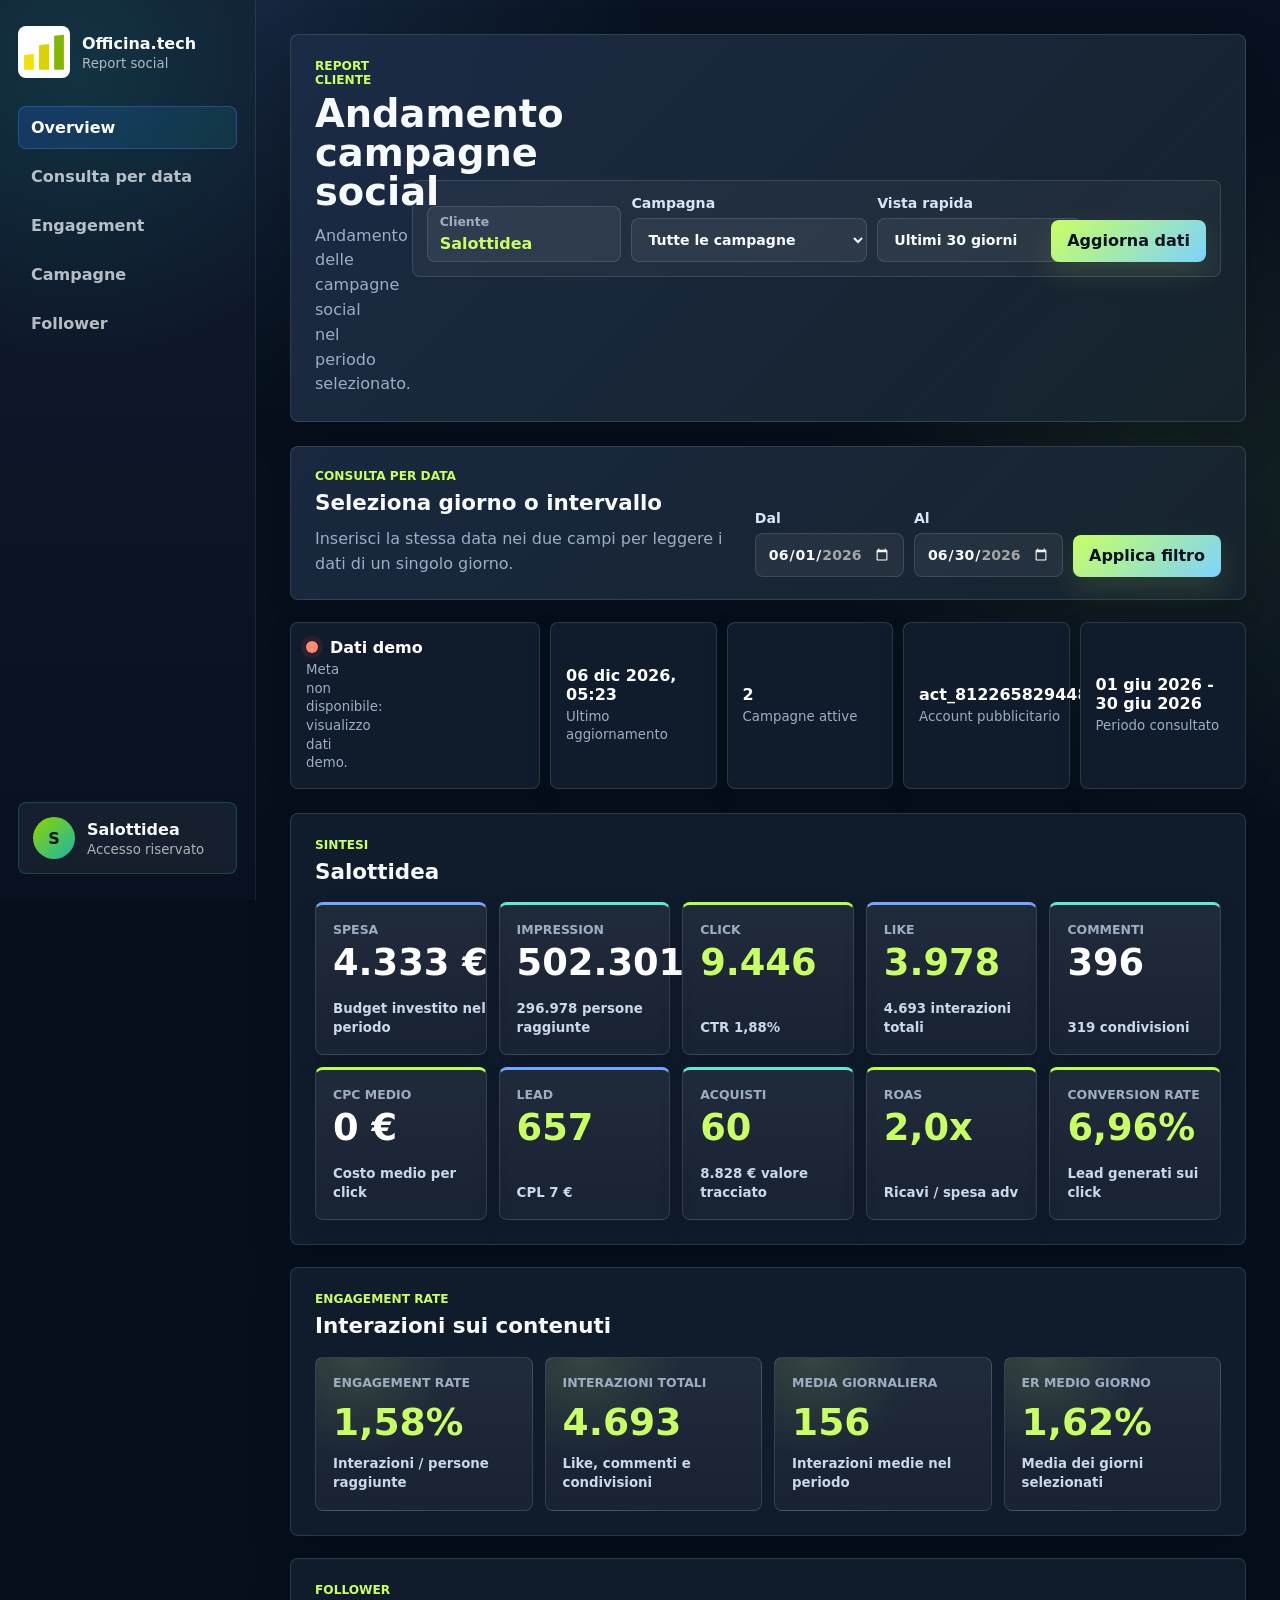
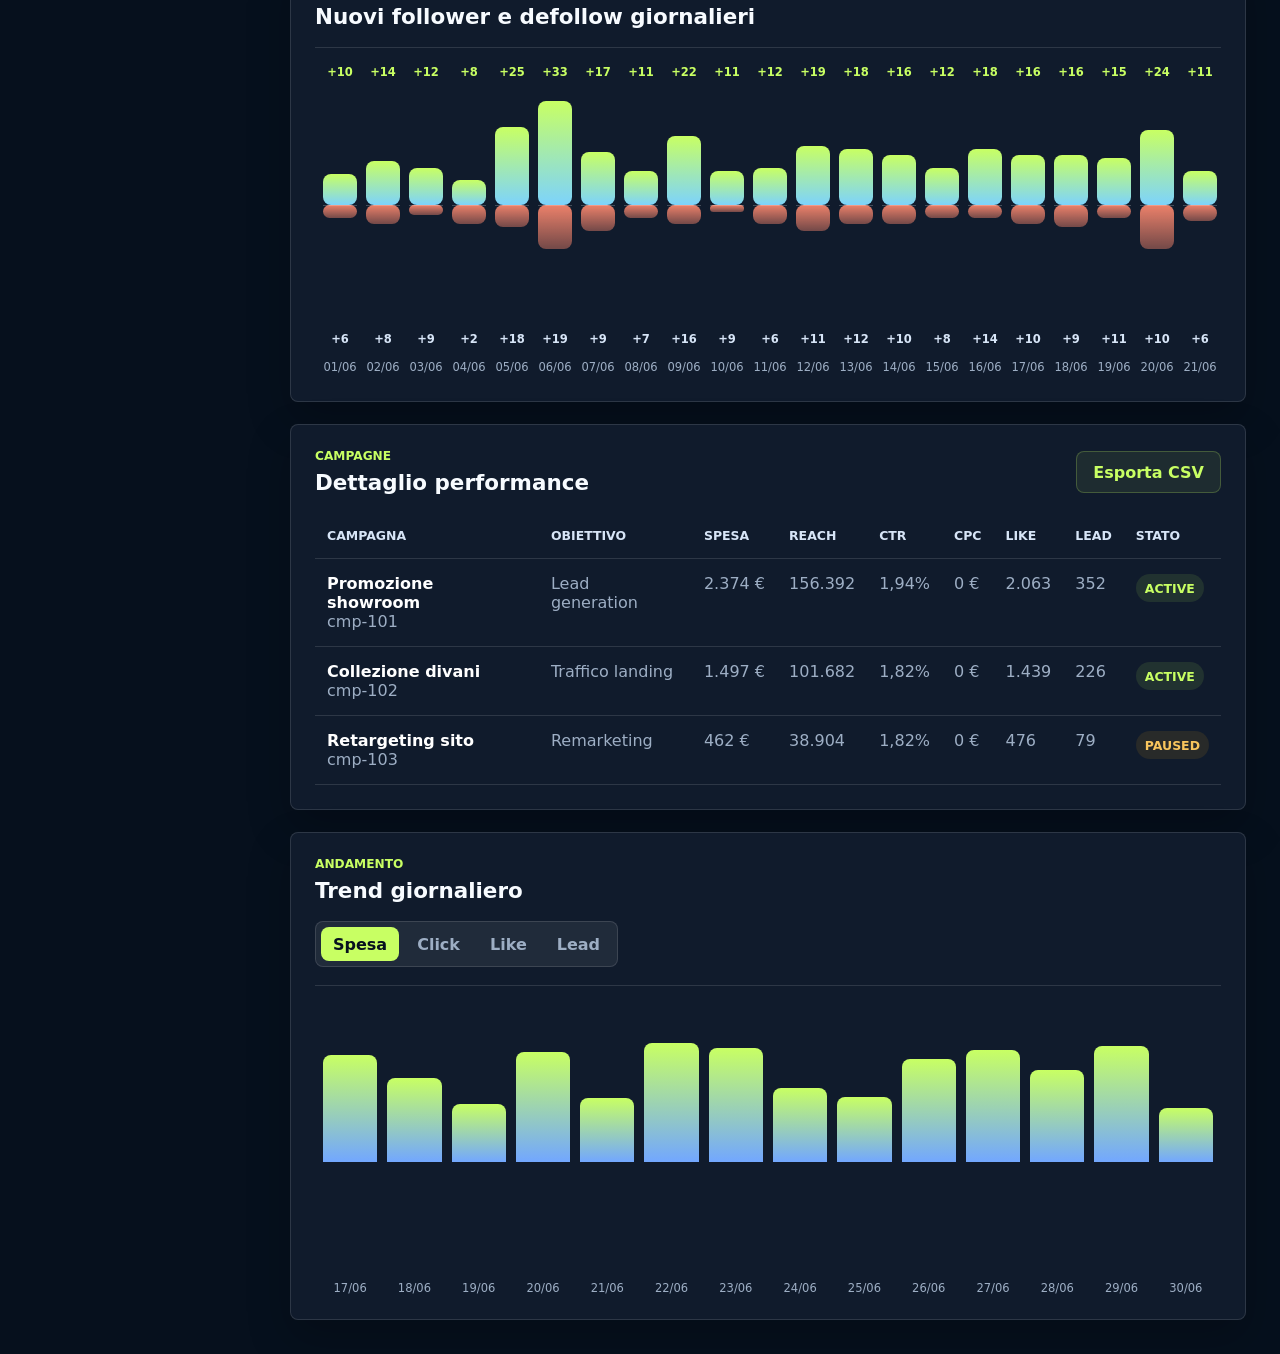
==== commit a507f489: "Add files via upload" ====
--- a/index.html
+++ b/index.html
@@ -3,201 +3,30 @@
   <head>
     <meta charset="utf-8">
     <meta name="viewport" content="width=device-width, initial-scale=1">
-    <title>Report campagne social | Officina.tech</title>
-    <meta
-      name="description"
-      content="Pannello cliente per reportistica campagne social e integrazione Meta Ads API."
-    >
-    <link rel="icon" type="image/png" href="../favicon_OT.png">
-    <link rel="stylesheet" href="./styles.css">
-    <script src="./script.js" defer></script>
+    <title>Report social | Officina.tech</title>
+    <meta http-equiv="refresh" content="0; url=./area_clienti_social/">
+    <link rel="icon" type="image/png" href="./favicon_OT.png">
+    <style>
+      :root {
+        color-scheme: dark;
+      }
+
+      body {
+        min-height: 100vh;
+        display: grid;
+        place-items: center;
+        margin: 0;
+        font-family: Inter, ui-sans-serif, system-ui, -apple-system, BlinkMacSystemFont, "Segoe UI", sans-serif;
+        color: #f7fbff;
+        background: #07111f;
+      }
+
+      a {
+        color: #c8ff63;
+      }
+    </style>
   </head>
   <body>
-    <main class="app-shell">
-      <aside class="sidebar" aria-label="Navigazione report social">
-        <a class="brand" href="../">
-          <img src="../favicon_OT.png" alt="Officina.tech">
-          <span>
-            <strong>Officina.tech</strong>
-            <small>Report social</small>
-          </span>
-        </a>
-
-        <nav>
-          <a class="is-active" href="#overview">Overview</a>
-          <a href="#consulta">Consulta per data</a>
-          <a href="#engagement">Engagement</a>
-          <a href="#campagne">Campagne</a>
-          <a href="#follower">Follower</a>
-        </nav>
-
-        <section class="access-card">
-          <span class="avatar" id="clientInitials">OT</span>
-          <div>
-            <strong id="accessClient">Cliente demo</strong>
-            <small>Accesso riservato</small>
-          </div>
-        </section>
-      </aside>
-
-      <section class="workspace">
-        <header class="topbar">
-          <div>
-            <p class="eyebrow">Report cliente</p>
-            <h1>Andamento campagne social</h1>
-            <p id="clientDescription">
-              Dati di andamento delle campagne Facebook e Instagram nel periodo selezionato.
-            </p>
-          </div>
-
-          <div class="top-actions">
-            <div class="fixed-client" aria-label="Cliente">
-              <span>Cliente</span>
-              <strong id="fixedClientName">Salottidea</strong>
-            </div>
-            <label>
-              Campagna
-              <select id="campaignSelect" aria-label="Seleziona campagna attiva"></select>
-            </label>
-            <label>
-              Vista rapida
-              <select id="periodSelect" aria-label="Seleziona periodo">
-                <option value="last_7d">Ultimi 7 giorni</option>
-                <option value="last_30d" selected>Ultimi 30 giorni</option>
-                <option value="this_month">Mese corrente</option>
-                <option value="last_month">Mese precedente</option>
-                <option value="custom">Date personalizzate</option>
-              </select>
-            </label>
-            <button class="primary-button" type="button" id="refreshData">Aggiorna dati</button>
-          </div>
-        </header>
-
-        <section class="date-query-panel" id="consulta" aria-label="Consulta dati per data">
-          <div>
-            <p class="eyebrow">Consulta per data</p>
-            <h2>Seleziona giorno o intervallo</h2>
-            <p>
-              Inserisci la stessa data nei due campi per leggere i dati di un
-              singolo giorno.
-            </p>
-          </div>
-
-          <div class="date-controls">
-            <label>
-              Dal
-              <input id="dateFrom" type="date" min="2026-04-01" max="2026-06-30" aria-label="Data inizio">
-            </label>
-            <label>
-              Al
-              <input id="dateTo" type="date" min="2026-04-01" max="2026-06-30" aria-label="Data fine">
-            </label>
-            <button class="primary-button" type="button" id="applyDateFilter">
-              Applica filtro
-            </button>
-          </div>
-        </section>
-
-        <section class="status-strip" aria-label="Stato dati">
-          <div>
-            <span class="status-dot" id="connectionDot"></span>
-            <strong id="connectionLabel">Modalita demo</strong>
-            <small id="connectionDetail">Report dimostrativo con valori simulati.</small>
-          </div>
-          <div>
-            <strong id="updatedAt">-</strong>
-            <small>Ultimo aggiornamento</small>
-          </div>
-          <div>
-            <strong id="activeCampaigns">0</strong>
-            <small>Campagne attive</small>
-          </div>
-          <div>
-            <strong id="metaAccount">-</strong>
-            <small>Account pubblicitario</small>
-          </div>
-          <div>
-            <strong id="selectedRange">-</strong>
-            <small>Periodo consultato</small>
-          </div>
-        </section>
-
-        <section class="client-panel" id="overview">
-          <div class="panel-heading">
-            <p class="eyebrow">Sintesi</p>
-            <h2 id="clientTitle">Cliente</h2>
-          </div>
-
-          <div class="metric-grid" id="metricGrid"></div>
-        </section>
-
-        <section class="report-section">
-          <section class="panel" id="engagement">
-            <div class="panel-heading">
-              <p class="eyebrow">Engagement rate</p>
-              <h2>Interazioni sui contenuti</h2>
-            </div>
-            <div class="engagement-grid" id="engagementGrid"></div>
-          </section>
-        </section>
-
-        <section class="report-section">
-          <section class="panel" id="follower">
-            <div class="panel-heading">
-              <p class="eyebrow">Follower</p>
-              <h2>Nuovi follower e defollow giornalieri</h2>
-            </div>
-            <div class="follower-chart" id="followerChart" aria-label="Grafico follower per giorno"></div>
-          </section>
-        </section>
-
-        <section class="report-section">
-          <section class="panel" id="campagne">
-            <div class="panel-heading split">
-              <div>
-                <p class="eyebrow">Campagne</p>
-                <h2>Dettaglio performance</h2>
-              </div>
-              <button class="ghost-button" type="button" id="exportCsv">Esporta CSV</button>
-            </div>
-
-            <div class="table-wrap">
-              <table>
-                <thead>
-                  <tr>
-                    <th>Campagna</th>
-                    <th>Obiettivo</th>
-                    <th>Spesa</th>
-                    <th>Reach</th>
-                    <th>CTR</th>
-                    <th>CPC</th>
-                    <th>Like</th>
-                    <th>Lead</th>
-                    <th>Stato</th>
-                  </tr>
-                </thead>
-                <tbody id="campaignTable"></tbody>
-              </table>
-            </div>
-          </section>
-        </section>
-
-        <section class="report-section">
-          <section class="panel" id="andamento">
-            <div class="panel-heading">
-              <p class="eyebrow">Andamento</p>
-              <h2>Trend giornaliero</h2>
-            </div>
-            <div class="chart-tabs" role="group" aria-label="Metrica grafico">
-              <button class="is-active" type="button" data-chart-metric="spend">Spesa</button>
-              <button type="button" data-chart-metric="clicks">Click</button>
-              <button type="button" data-chart-metric="likes">Like</button>
-              <button type="button" data-chart-metric="leads">Lead</button>
-            </div>
-            <div class="bar-chart" id="barChart" aria-label="Grafico andamento"></div>
-          </section>
-        </section>
-      </section>
-    </main>
+    <p>Accesso al report social... <a href="./area_clienti_social/">apri il pannello</a></p>
   </body>
 </html>
